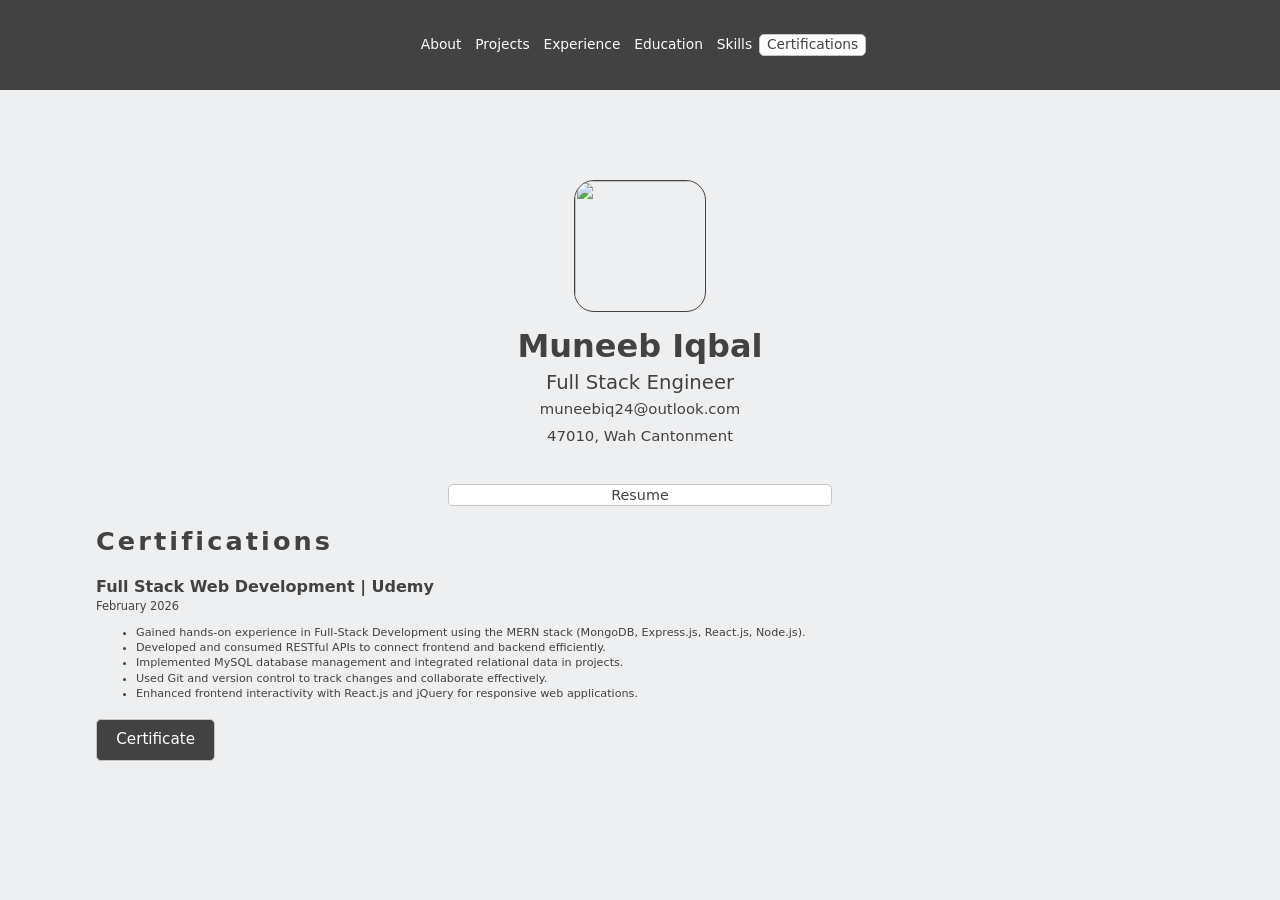
==== pages/certifications.html @ 9d14c3df "calm before the storm" ====
<!DOCTYPE html>
<html lang="en">

    <head>
        <title>Muneeb-Iqbal</title>
        <base target="_blank" />
        <meta charset="UTF-8" />
        <meta name="viewport" content="width=device-width, initial-scale=1.0" />
        <meta http-equiv="X-UA-Compatible" content="ie=edge" />
        <link rel="stylesheet" href="../scripts/base.css" />
        <link rel="stylesheet" href="../scripts/animate.css" />
        <script src="https://kit.fontawesome.com/3c80283b16.js" crossorigin="anonymous"></script>
        <link rel="icon" type="image/x-icon" href="../src/favicon.ico">
        <script type="module" src="../scripts/script.js"></script>
    </head>

    <body>
        <main id="swup">
            <div class="header">
                <nav id="navmenu" class="navmenu">
                    <ul>
                        <li><a target="_self" href="../index.html">About</a></li>
                        <li><a target="_self" href="projects.html">Projects</a></li>
                        <li><a target="_self" href="experience.html">Experience</a></li>
                        <li><a target="_self" href="education.html">Education</a></li>
                        <li><a target="_self" href="skills.html">Skills</a></li>
                        <li><a target="_self" href="certifications.html" class="active">Certifications</a></li>
                    </ul>
                </nav>
            </div>
            <div class="content clearfix">
                <div class="left">
                    <div class="person">
                        <img class="profilePic" src="../src/pfp.png" />
                        <div class="bio">
                            <div class="name">
                                Muneeb Iqbal
                            </div>
                            <div class="label">
                               Full Stack Engineer
                            </div>
                            <div class="contact">
                                <div class="item">
                                    <a href="mailto:muneebiq24@outlook.com">
                                        <i class="fa-solid fa-envelope" aria-hidden="true"></i>
                                        muneebiq24@outlook.com
                                    </a>
                                </div>
                                <div class="item">
                                    <i class="fa-solid fa-map-marker" aria-hidden="true"></i>
                                    47010, Wah Cantonment
                                </div>
                            </div>
                        </div>
                        <div class="Social">
                            <div class="item">
                                <a href="https://www.linkedin.com/in/muhammad-muneeb-iqbal-b55138330">
                                    <i class="fa-brands fa-linkedin-in fa-lg" aria-hidden="true"></i>
                                </a>
                            </div>
                            <div class="item">
                                <a href="https://profile.indeed.com/p/muhammadmuneebi-h106hfz">
                                    <i class="fa-solid fa-briefcase fa-lg" aria-hidden="true"></i>
                                </a>
                            </div>
                            <div class="item">
                                <a href="https://www.upwork.com/freelancers/~01a657d6b0a6da59ae">
                                    <i class="fa-brands fa-upwork fa-lg" aria-hidden="true"></i>
                                </a>
                            </div>
                            <div class="item">
                                <a href="https://github.com/m-muneeb-iqbal">
                                    <i class="fa-brands fa-github fa-lg" aria-hidden="true"></i>
                                </a>
                            </div>
                        </div>
                        <div class="cv-head">
                            <a href="../src/Resume-Muhammad-Muneeb-Iqbal.pdf" target="_blank">Resume</a>
                        </div>
                    </div>
                </div>
                <div class="right transition-main">
                    <section class="certifications">
                        <h1 class="section-heading">Certifications</h1>

                        <div class="cert-entry">
                            <h2 class="sub-heading">Full Stack Web Development | Udemy</h2>
                            <h4>February 2026</h4>
                            <ul class="cert-list">
                                <li class="cert-item">Gained hands-on experience in Full-Stack Development using the MERN stack (MongoDB, Express.js, React.js, Node.js).</li>
                                <li class="cert-item">Developed and consumed RESTful APIs to connect frontend and backend efficiently.</li>
                                <li class="cert-item">Implemented MySQL database management and integrated relational data in projects.</li>
                                <li class="cert-item">Used Git and version control to track changes and collaborate effectively.</li>
                                <li class="cert-item">Enhanced frontend interactivity with React.js and jQuery for responsive web applications.</li>
                            </ul>
                            <div class="cert-link-container">
                                <a href="../src/Udemy.pdf" target="_blank" class="cert-link">Certificate</a>
                            </div>
                        </div>
                    </section>
                </div>
            </div>
        </main>
    </body>

</html>
---- scripts/base.css ----
/* ---------------------- Variables -------------------- */
:root {
    /* Font Style */
    --font-family: system-ui, -apple-system, "Segoe UI", Roboto, Helvetica, Arial, sans-serif;
    --font-weight: 400;
    --font-size: 18px;

    /* Colors */
    --bodyCol: #EEEFF1;

    --stybg: #424242;
    --styfg: white;

    --accHead: #c4c4c4;

    --leftbg: #EEEFF1;
    --leftfg: #424242;

    --rightbg: #EEEFF1;
    --rightfg: #424242;
}
*,
*:before,
*:after {
    -moz-box-sizing: border-box;
    -webkit-box-sizing: border-box;
    box-sizing: border-box;
}
html {
    font-size: 100%;
    scroll-behavior: smooth;
    margin: 0;
    padding: 0;
    height: 100%;
}
/* ------------------ Body ------------------ */
body {
    -webkit-font-smoothing: antialiased;
    background-color: var(--bodyCol);
    font-family: var(--font-family);
    font-size: var(--font-size);
    font-weight: 400;
    line-height: 1.4;
    text-rendering: optimizeLegibility;
    text-align: justify;
    margin: 0;
    padding: 0;
    height: 100%;
}
/* ----------------- Header ---------------- */
.header {
    height: 10vh;
    width: 100%;
    position: fixed;
    left: 0;
    top: 0;
    color: var(--styfg);
    background-color: var(--stybg);
    display: flex;
    flex-direction: row;
    align-items: center;
    justify-content: center;
    font-size: 1em;
}

/* ----------------- Nav ----------------- */
.navmenu {
    margin: 0;

}
.navmenu a {
    text-decoration: none;
}
.navmenu ul {
    margin: 0;
    padding: 0;
    display: flex;
    list-style: none;
    align-items: center;
    justify-content: space-evenly;
    font-size: 1.15em;
}
.navmenu ul>li {
    padding-right: 0.5em;
    padding-left: 0.5em;
}
.navmenu a,
.navmenu a:focus {
    color: var(--styfg);
    padding-left: 0.5em;
    padding-right: 0.5em;
    font-weight: 400;
    display: flex;
    align-items: center;
    justify-content: space-between;
    white-space: nowrap;
    position: relative;
}
.navmenu li:hover>a{
    color: var(--stybg);
    border-radius: 5px;
    background-color: var(--styfg);
    transition: color 0.3s ease;
}
.navmenu .active,
.navmenu .active:focus {
    color: var(--stybg);
    border-radius: 5px;
    background-color: var(--styfg);
    border: solid 0.1em var(--accHead);
}
/* ------------------ Content ------------------ */
.content {
    width: 100%;
    position: fixed;
    top: 10vh;
    left: 0vh;
    display: flex;
    flex-direction: row;
    justify-content: space-between;
}
/* ------------------ Right ------------------- */
.right {
    height: 90vh;
    color: var(--rightfg);
    width: 75%;
    margin-left: 25%;
    position: relative;
    background-color: var(--rightbg);
    padding-bottom: 10vh;
    overflow-y: auto;
}
/* ------------------- Left ------------------ */
.left {
    width: 25%;
    background-color: var(--leftbg);
    position: fixed;
    padding-bottom: 2vh;
}
.person{
    width: 100%;
}
/* Pic */
.profilePic {
    height: 11em;
    width: 11em;
    margin: auto;
    display: block;
    border: solid 0.1em var(--leftfg);
    border-radius: 20px;
    margin-top: 10vh;
    margin-bottom: 1em;
}
/* Bio */
.bio {
    width: 100%;
    display: flex;
    flex-direction: column;
    justify-content: center;
    align-items: center;
    margin: auto;
    margin-bottom: 0;
    color: var(--leftfg);
}
.bio .name{
    font-size: 2.0rem;
    font-weight: bold;
}
.label{
    font-size: 1.23rem;
}
.about-text{
    font-size: 1.13rem;
}
.bio {
    font-size: 0.93rem;
}
.section-heading {
    font-size: 1.9rem;
    font-weight: bold;
    letter-spacing: 0.12em;
    margin: 0 0 1rem 0;
}
.sub-heading {
    font-size: 1.2rem;
    font-weight: 600;
    margin-top: 0.5em;
}
/* Contact */
.contact {
    width: 100%;
    display: flex;
    flex-direction: column;
    justify-content: center;
    align-items: center;
    margin: auto;
    font-size: 1em;
    margin-bottom: 0.5em;
    color: var(--leftfg);
}
.contact .item{
    padding: 0.2em;
}
.contact a{
    color: var(--leftfg);
}
.contact i{
    color: var(--leftfg);
}

.contact a:hover, .contact i:hover{
    color: var(--styfg);
}
.Social {
    width: 100%;
    display: flex;
    flex-direction: row;
    justify-content: center;
    align-items: center;
    margin: auto;
    margin-bottom: 0.5em;
}
.Social .item{
    font-size: 1.15em;
    padding: 0.75em;
}
.Social i {
    color: var(--leftfg);
    transition: color 0.3s ease;
  }
  
.Social i:hover {
    color: var(--styfg);
  }
.cv-head{
    width: 30%;
    font-size: 1.2em;
    display: flex;
    flex-direction: row;
    justify-content: center;
    align-items: center;
    margin: auto;
    border-radius: 5px;
    background-color: var(--styfg);
    border: solid 0.1em var(--accHead);
}
.cv-head a{
    color: var(--stybg);
}

.cv-head:hover {
    background-color: var(--stybg);
    cursor: pointer;
}
.cv-head:hover a{
    color: var(--styfg);
}
.edu-entry {
    margin-bottom: 2rem;
}
.edu-meta {
    display: flex;
    flex-direction: column;
    gap: 0.3rem;
    margin: 0.3rem 0 0.8rem 0;
}
.edu-date {
    font-size: 0.9rem;
    color: #666;
    font-weight: 500;
}
.edu-location {
    font-size: 0.85rem;
    color: #888;
}
.cert-entry {
    margin-bottom: 2rem;
}
.cert-list {
    padding-left: 1.5rem;
    margin: 0.8rem 0;
}
.cert-link-container {
    display: flex;
    gap: 1rem;
    margin-top: 1.2rem;
    flex-wrap: wrap;
}
.cert-link {
    display: inline-flex;
    flex-direction: row;
    justify-content: center;
    align-items: center;
    padding: 0.6rem 1.2rem;
    border-radius: 5px;
    background-color: var(--stybg);
    border: solid 0.1em var(--accHead);
    color: var(--styfg);
    font-size: 0.95rem;
    font-weight: 500;
    transition: all 0.3s ease;
}
.cert-link:hover {
    background-color: var(--styfg);
    color: var(--stybg);
    cursor: pointer;
}
.project-item {
    margin-bottom: 2.5rem;
}
.project-links {
    display: flex;
    gap: 1rem;
    margin-top: 1.2rem;
    flex-wrap: wrap;
}
.project-link {
    display: inline-flex;
    flex-direction: row;
    justify-content: center;
    align-items: center;
    padding: 0.6rem 1.2rem;
    border-radius: 5px;
    background-color: var(--stybg);
    border: solid 0.1em var(--accHead);
    color: var(--styfg);
    font-size: 0.95rem;
    font-weight: 500;
    transition: all 0.3s ease;
}
.project-link:hover {
    background-color: var(--styfg);
    color: var(--stybg);
    cursor: pointer;
}
/* ----------------- Headings --------------- */
h4, h5{
    font-weight: normal;
}
h4, h5{
    letter-spacing: normal;
}
h1{
    font-size: 1.5em;
    letter-spacing: 0.125em;
    margin-top: 1.225em;
    margin-bottom: 0.2em;
}
h2{
    margin-top: 1em;
    margin-bottom: 0.05em;
}
h4{
    font-size: 0.95em;
    margin-top: 0.05em;
    margin-bottom: 0.05em;
}
/* Removed h5 for location styling - using .work-location, .edu-location classes instead */
a {
    text-decoration: none;
}
/* -------------- Right Section ------------- */
.about, .work, .edu, .skill, .certifications, .projects {
    margin-left: 7.5%;
    margin-right:7.5%;
    margin-top: 12vh;
}

.skill li {
    background: var(--styfg);
    color: var(--stybg);
    border: solid 0.1em var(--leftfg);
    list-style: none;
    padding: 5px;
    text-align: center;
    font-size: 1em;
    letter-spacing: 0.03em;
    display: block;
    border-radius: 0.3em;
}
.edu-item {
    font-size: 0.84rem;
    line-height: 0;
    margin-bottom: 1.3em;
}
.work-item,
.cert-item,
.proj-item {
    font-size: 0.84rem;
    line-height: 1;
    margin-left: 1rem;
    margin-bottom: 0.4em;
}
.proj-list {
    padding-left: 1.5rem;
    margin: 0.8rem 0;
}
.work-entry {
    margin-bottom: 2.2rem;
}
.work-meta {
    display: flex;
    flex-direction: column;
    gap: 0.3rem;
    margin: 0.3rem 0 0.8rem 0;
}
.work-date {
    font-size: 0.9rem;
    color: #666;
    font-weight: 500;
}
.work-location {
    font-size: 0.85rem;
    color: #888;
}
.work-list {
    padding-left: 1.5rem;
    margin: 0.8rem 0;
}
.frameworks, .tools, .databases, .languages {
    padding-left: 0;
    display: grid;
    gap: 1em;
}
.frameworks, .tools {
    grid-template-columns: repeat(4, 1fr);
}
.databases {
    grid-template-columns: repeat(3, 1fr); 
}
.languages {
    grid-template-columns: repeat(6, 1fr); 
}

/* Media Queries */
.clearfix:after {
    content: " ";
    visibility: hidden;
    display: block;
    height: 0;
    clear: both;
}

/* ----------------- Screen ---------------- */
@media screen and (max-width: 1400px) {
    body {
        font-size: 12px;
    }
    .content{
        width: 100%;
        height:90vh;
        position: fixed;
        top: 10vh;
        left: 0vh;
        display: flex;
        flex-direction: column;
        overflow-y: auto;
    }
    .navmenu {
        padding: 0em;
    }
    .navmenu ul>li {
        padding-right: 0em;
        padding-left: 0em;
    }
    .left {
        margin: 0;
        position: relative !important;
        width: 100%;
    }
    .right {
        margin: 0;
        position: relative !important;
        width: 100%;
        min-height: 90vh;
        padding-bottom: 20vh;
    }
    p{font-size: 1em;}
    .about{margin-top: 0;}
    .work{margin-top: 0;}
    .edu{margin-top: 0;}
    .skill{margin-top: 0;}
    .certifications{margin-top: 0;}
    .section-heading { font-size: 1.6rem; }
    .sub-heading { font-size: 1rem; }
    .work-item,
    .edu-item,
    .cert-item,
    .proj-item {
        font-size: 0.70rem;
        line-height: 0.96;
    }
    .edu-item {
        font-size: 0.70rem;
        line-height: 0;
        margin-bottom: 1.3em;
    }
}
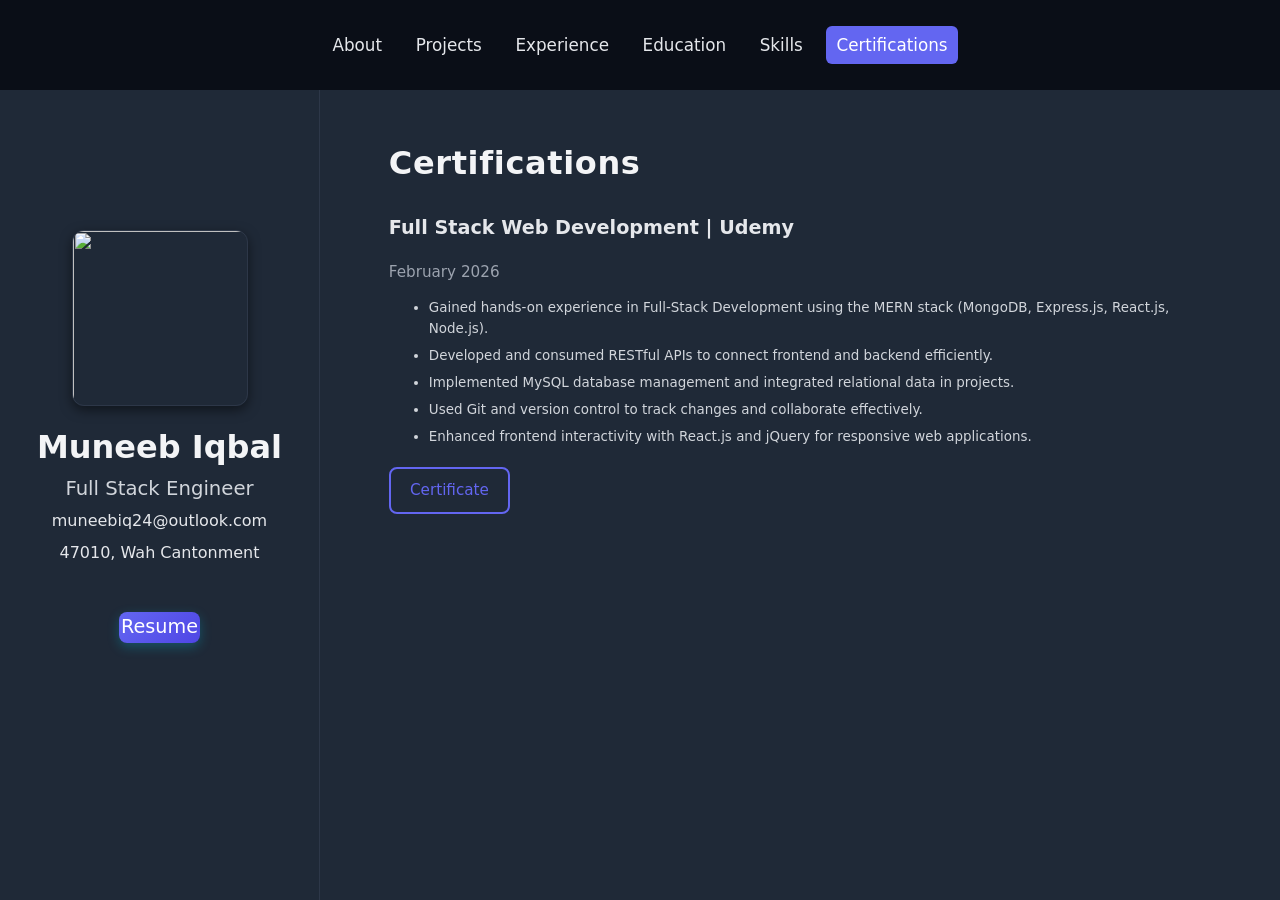
==== commit 2944901d: "tweaks" ====
--- a/pages/certifications.html
+++ b/pages/certifications.html
@@ -75,7 +75,7 @@
                             </div>
                         </div>
                         <div class="cv-head">
-                            <a href="../src/Resume-Muhammad-Muneeb-Iqbal.pdf" target="_blank">Resume</a>
+                            <a href="../src/Resume-Muneeb-Iqbal.pdf" target="_blank">Resume</a>
                         </div>
                     </div>
                 </div>
--- a/scripts/base.css
+++ b/scripts/base.css
@@ -1,29 +1,19 @@
 /* ---------------------- Variables -------------------- */
 :root {
-    /* Font Style */
     --font-family: system-ui, -apple-system, "Segoe UI", Roboto, Helvetica, Arial, sans-serif;
-    --font-weight: 400;
-    --font-size: 18px;
-
-    /* Colors */
-    --bodyCol: #EEEFF1;
-
-    --stybg: #424242;
-    --styfg: white;
-
-    --accHead: #c4c4c4;
-
-    --leftbg: #EEEFF1;
-    --leftfg: #424242;
-
-    --rightbg: #EEEFF1;
-    --rightfg: #424242;
+    --font-size: 16px;
+    --bodyCol: #0F1419;
+    --stybg: #0A0E17;
+    --styfg: #E5E7EB;
+    --accHead: #6366F1;
+    --accHeadDark: #4F46E5;
+    --leftbg: #1F2937;
+    --leftfg: #E5E7EB;
+    --rightfg: #D1D5DB;
 }
 *,
 *:before,
 *:after {
-    -moz-box-sizing: border-box;
-    -webkit-box-sizing: border-box;
     box-sizing: border-box;
 }
 html {
@@ -32,22 +22,24 @@
     margin: 0;
     padding: 0;
     height: 100%;
-}
-/* ------------------ Body ------------------ */
+    overflow-x: hidden;
+    scrollbar-width: none;
+}
+::-webkit-scrollbar {
+    width: 0;
+    background: transparent;
+}
 body {
-    -webkit-font-smoothing: antialiased;
     background-color: var(--bodyCol);
     font-family: var(--font-family);
     font-size: var(--font-size);
-    font-weight: 400;
-    line-height: 1.4;
-    text-rendering: optimizeLegibility;
-    text-align: justify;
+    line-height: 1.6;
     margin: 0;
     padding: 0;
     height: 100%;
-}
-/* ----------------- Header ---------------- */
+    color: #374151;
+}
+
 .header {
     height: 10vh;
     width: 100%;
@@ -55,18 +47,17 @@
     left: 0;
     top: 0;
     color: var(--styfg);
-    background-color: var(--stybg);
-    display: flex;
-    flex-direction: row;
-    align-items: center;
-    justify-content: center;
-    font-size: 1em;
+    background-color: #0A0E17;
+    display: flex;
+    align-items: center;
+    justify-content: center;
+    box-shadow: 0 1px 3px rgba(0, 0, 0, 0.4);
 }
 
 /* ----------------- Nav ----------------- */
 .navmenu {
     margin: 0;
-
+    width: 100%;
 }
 .navmenu a {
     text-decoration: none;
@@ -77,46 +68,46 @@
     display: flex;
     list-style: none;
     align-items: center;
-    justify-content: space-evenly;
-    font-size: 1.15em;
+    justify-content: center;
+    gap: 0.8em;
+    font-size: 1.05em;
 }
 .navmenu ul>li {
-    padding-right: 0.5em;
-    padding-left: 0.5em;
+    padding-right: 0;
+    padding-left: 0;
 }
 .navmenu a,
 .navmenu a:focus {
     color: var(--styfg);
-    padding-left: 0.5em;
-    padding-right: 0.5em;
+    padding-left: 0.6em;
+    padding-right: 0.6em;
+    padding-top: 0.35em;
+    padding-bottom: 0.35em;
     font-weight: 400;
     display: flex;
     align-items: center;
-    justify-content: space-between;
+    justify-content: center;
     white-space: nowrap;
     position: relative;
-}
-.navmenu li:hover>a{
-    color: var(--stybg);
-    border-radius: 5px;
-    background-color: var(--styfg);
-    transition: color 0.3s ease;
+    border-radius: 6px;
+    transition: all 0.2s ease;
+}
+.navmenu li:hover>a {
+    color: white;
+    background-color: var(--accHead);
 }
 .navmenu .active,
 .navmenu .active:focus {
-    color: var(--stybg);
-    border-radius: 5px;
-    background-color: var(--styfg);
-    border: solid 0.1em var(--accHead);
+    color: white;
+    background-color: var(--accHead);
 }
 /* ------------------ Content ------------------ */
 .content {
     width: 100%;
     position: fixed;
     top: 10vh;
-    left: 0vh;
-    display: flex;
-    flex-direction: row;
+    left: 0;
+    display: flex;
     justify-content: space-between;
 }
 /* ------------------ Right ------------------- */
@@ -125,19 +116,30 @@
     color: var(--rightfg);
     width: 75%;
     margin-left: 25%;
-    position: relative;
-    background-color: var(--rightbg);
+    background-color: #1F2937;
     padding-bottom: 10vh;
     overflow-y: auto;
+    overflow-x: hidden;
+    -ms-overflow-style: none;
+}
+.right::-webkit-scrollbar,
+.left::-webkit-scrollbar {
+    display: none;
 }
 /* ------------------- Left ------------------ */
 .left {
     width: 25%;
     background-color: var(--leftbg);
     position: fixed;
-    padding-bottom: 2vh;
-}
-.person{
+    height: 90vh;
+    top: 10vh;
+    overflow-y: auto;
+    overflow-x: hidden;
+    border-right: 1px solid #2D3748;
+    padding: 2rem 1.5rem 2vh;
+    -ms-overflow-style: none;
+}
+.person {
     width: 100%;
 }
 /* Pic */
@@ -146,10 +148,17 @@
     width: 11em;
     margin: auto;
     display: block;
-    border: solid 0.1em var(--leftfg);
-    border-radius: 20px;
-    margin-top: 10vh;
+    border: solid 0.1em #2D3748;
+    border-radius: 12px;
+    margin-top: 12vh;
     margin-bottom: 1em;
+    box-shadow: 0 4px 12px rgba(0, 0, 0, 0.5);
+    transition: transform 0.3s ease, box-shadow 0.3s ease;
+}
+
+.profilePic:hover {
+    transform: translateY(-4px);
+    box-shadow: 0 8px 20px rgba(99, 102, 241, 0.25);
 }
 /* Bio */
 .bio {
@@ -162,29 +171,32 @@
     margin-bottom: 0;
     color: var(--leftfg);
 }
-.bio .name{
+.bio .name {
     font-size: 2.0rem;
     font-weight: bold;
-}
-.label{
+    color: #F3F4F6;
+}
+.label {
     font-size: 1.23rem;
-}
-.about-text{
+    color: #D1D5DB;
+}
+.about-text {
     font-size: 1.13rem;
-}
-.bio {
-    font-size: 0.93rem;
+    color: #D1D5DB;
+    line-height: 1.8;
 }
 .section-heading {
-    font-size: 1.9rem;
-    font-weight: bold;
-    letter-spacing: 0.12em;
-    margin: 0 0 1rem 0;
+    font-size: 2rem;
+    font-weight: 700;
+    letter-spacing: 0.02em;
+    margin: 0 0 1.5rem 0;
+    color: #F3F4F6;
 }
 .sub-heading {
     font-size: 1.2rem;
     font-weight: 600;
-    margin-top: 0.5em;
+    margin-top: 1.2em;
+    color: #E5E7EB;
 }
 /* Contact */
 .contact {
@@ -198,19 +210,23 @@
     margin-bottom: 0.5em;
     color: var(--leftfg);
 }
-.contact .item{
+.contact .item {
     padding: 0.2em;
 }
-.contact a{
+.contact a {
     color: var(--leftfg);
-}
-.contact i{
-    color: var(--leftfg);
-}
-
-.contact a:hover, .contact i:hover{
-    color: var(--styfg);
-}
+    transition: color 0.3s ease;
+}
+.contact i {
+    color: var(--accHead);
+    transition: color 0.3s ease;
+}
+
+.contact a:hover,
+.contact i:hover {
+    color: var(--accHead);
+}
+
 .Social {
     width: 100%;
     display: flex;
@@ -220,19 +236,19 @@
     margin: auto;
     margin-bottom: 0.5em;
 }
-.Social .item{
+.Social .item {
     font-size: 1.15em;
     padding: 0.75em;
 }
 .Social i {
-    color: var(--leftfg);
-    transition: color 0.3s ease;
-  }
-  
+    color: var(--accHead);
+    transition: color 0.3s ease, transform 0.3s ease;
+}
 .Social i:hover {
-    color: var(--styfg);
-  }
-.cv-head{
+    color: var(--accHeadDark);
+    transform: translateY(-2px);
+}
+.cv-head {
     width: 30%;
     font-size: 1.2em;
     display: flex;
@@ -240,23 +256,30 @@
     justify-content: center;
     align-items: center;
     margin: auto;
-    border-radius: 5px;
-    background-color: var(--styfg);
-    border: solid 0.1em var(--accHead);
-}
-.cv-head a{
-    color: var(--stybg);
-}
-
+    border-radius: 8px;
+    background: linear-gradient(135deg, var(--accHead) 0%, var(--accHeadDark) 100%);
+    border: none;
+    box-shadow: 0 4px 12px rgba(6, 182, 212, 0.3);
+    transition: all 0.3s ease;
+}
+.cv-head a {
+    color: white;
+}
 .cv-head:hover {
-    background-color: var(--stybg);
+    background: linear-gradient(135deg, var(--accHeadDark) 0%, var(--accHead) 100%);
+    transform: translateY(-2px);
+    box-shadow: 0 6px 16px rgba(99, 102, 241, 0.5);
     cursor: pointer;
 }
-.cv-head:hover a{
-    color: var(--styfg);
-}
 .edu-entry {
-    margin-bottom: 2rem;
+    margin-bottom: 2.5rem;
+    padding-bottom: 2rem;
+    border-bottom: 1px solid #374151;
+}
+
+.edu-entry:last-child {
+    border-bottom: none;
+    margin-bottom: 0;
 }
 .edu-meta {
     display: flex;
@@ -266,15 +289,18 @@
 }
 .edu-date {
     font-size: 0.9rem;
-    color: #666;
+    color: #9CA3AF;
     font-weight: 500;
 }
 .edu-location {
     font-size: 0.85rem;
-    color: #888;
+    color: #6B7280;
 }
 .cert-entry {
-    margin-bottom: 2rem;
+    margin-bottom: 2.5rem;
+}
+.cert-entry:last-child {
+    margin-bottom: 0;
 }
 .cert-list {
     padding-left: 1.5rem;
@@ -292,21 +318,25 @@
     justify-content: center;
     align-items: center;
     padding: 0.6rem 1.2rem;
-    border-radius: 5px;
-    background-color: var(--stybg);
-    border: solid 0.1em var(--accHead);
-    color: var(--styfg);
+    border-radius: 8px;
+    background-color: transparent;
+    border: 2px solid var(--accHead);
+    color: var(--accHead);
     font-size: 0.95rem;
     font-weight: 500;
     transition: all 0.3s ease;
 }
 .cert-link:hover {
-    background-color: var(--styfg);
-    color: var(--stybg);
+    background-color: var(--accHead);
+    color: white;
+    box-shadow: 0 4px 12px rgba(99, 102, 241, 0.4);
     cursor: pointer;
 }
 .project-item {
     margin-bottom: 2.5rem;
+}
+.project-item:last-child {
+    margin-bottom: 0;
 }
 .project-links {
     display: flex;
@@ -320,83 +350,91 @@
     justify-content: center;
     align-items: center;
     padding: 0.6rem 1.2rem;
-    border-radius: 5px;
-    background-color: var(--stybg);
-    border: solid 0.1em var(--accHead);
-    color: var(--styfg);
+    border-radius: 8px;
+    background-color: transparent;
+    border: 2px solid var(--accHead);
+    color: var(--accHead);
     font-size: 0.95rem;
     font-weight: 500;
     transition: all 0.3s ease;
 }
 .project-link:hover {
-    background-color: var(--styfg);
-    color: var(--stybg);
+    background-color: var(--accHead);
+    color: white;
+    box-shadow: 0 4px 12px rgba(99, 102, 241, 0.4);
     cursor: pointer;
 }
-/* ----------------- Headings --------------- */
-h4, h5{
+h4,
+h5 {
     font-weight: normal;
 }
-h4, h5{
-    letter-spacing: normal;
-}
-h1{
-    font-size: 1.5em;
-    letter-spacing: 0.125em;
-    margin-top: 1.225em;
-    margin-bottom: 0.2em;
-}
-h2{
-    margin-top: 1em;
-    margin-bottom: 0.05em;
-}
-h4{
+h4 {
     font-size: 0.95em;
-    margin-top: 0.05em;
-    margin-bottom: 0.05em;
-}
-/* Removed h5 for location styling - using .work-location, .edu-location classes instead */
+    margin: 0.05em 0;
+    color: #9CA3AF;
+}
+
 a {
     text-decoration: none;
 }
-/* -------------- Right Section ------------- */
-.about, .work, .edu, .skill, .certifications, .projects {
-    margin-left: 7.5%;
-    margin-right:7.5%;
-    margin-top: 12vh;
+
+.about,
+.work,
+.edu,
+.skill,
+.certifications,
+.projects {
+    margin: 1rem 3% 2rem;
+    padding: 2rem 2.5rem;
 }
 
 .skill li {
-    background: var(--styfg);
-    color: var(--stybg);
-    border: solid 0.1em var(--leftfg);
+    background: transparent;
+    color: var(--accHead);
+    border: 2px solid var(--accHead);
     list-style: none;
-    padding: 5px;
+    padding: 8px 12px;
     text-align: center;
     font-size: 1em;
     letter-spacing: 0.03em;
     display: block;
-    border-radius: 0.3em;
+    border-radius: 8px;
+    transition: all 0.3s ease;
+}
+
+.skill li:hover {
+    background-color: var(--accHead);
+    color: white;
+    box-shadow: 0 4px 12px rgba(99, 102, 241, 0.4);
 }
 .edu-item {
     font-size: 0.84rem;
-    line-height: 0;
+    line-height: 1.6;
     margin-bottom: 1.3em;
+    color: #D1D5DB;
 }
 .work-item,
 .cert-item,
 .proj-item {
     font-size: 0.84rem;
-    line-height: 1;
+    line-height: 1.6;
     margin-left: 1rem;
     margin-bottom: 0.4em;
+    color: #D1D5DB;
 }
 .proj-list {
     padding-left: 1.5rem;
     margin: 0.8rem 0;
 }
 .work-entry {
-    margin-bottom: 2.2rem;
+    margin-bottom: 2.5rem;
+    padding-bottom: 2rem;
+    border-bottom: 1px solid #374151;
+}
+
+.work-entry:last-child {
+    border-bottom: none;
+    margin-bottom: 0;
 }
 .work-meta {
     display: flex;
@@ -406,12 +444,12 @@
 }
 .work-date {
     font-size: 0.9rem;
-    color: #666;
+    color: #9CA3AF;
     font-weight: 500;
 }
 .work-location {
     font-size: 0.85rem;
-    color: #888;
+    color: #6B7280;
 }
 .work-list {
     padding-left: 1.5rem;
@@ -420,79 +458,134 @@
 .frameworks, .tools, .databases, .languages {
     padding-left: 0;
     display: grid;
-    gap: 1em;
-}
-.frameworks, .tools {
+    gap: 1.2em;
+    margin-bottom: 2rem;
+}
+.frameworks,
+.tools {
     grid-template-columns: repeat(4, 1fr);
 }
 .databases {
-    grid-template-columns: repeat(3, 1fr); 
+    grid-template-columns: repeat(3, 1fr);
 }
 .languages {
-    grid-template-columns: repeat(6, 1fr); 
-}
-
-/* Media Queries */
-.clearfix:after {
-    content: " ";
-    visibility: hidden;
-    display: block;
-    height: 0;
-    clear: both;
-}
-
-/* ----------------- Screen ---------------- */
-@media screen and (max-width: 1400px) {
+    grid-template-columns: repeat(6, 1fr);
+}
+
+.transition-main {
+    transition: all 0.3s ease;
+}
+
+/* Media Queries & Responsive */
+@media screen and (max-width: 768px) {
     body {
-        font-size: 12px;
-    }
-    .content{
+        font-size: 14px;
+        height: auto;
+    }
+    .header {
+        height: auto;
+        padding: 0.5rem;
+        position: sticky;
+        top: 0;
+        z-index: 1000;
+    }
+    .content {
         width: 100%;
-        height:90vh;
-        position: fixed;
-        top: 10vh;
-        left: 0vh;
+        position: static;
         display: flex;
         flex-direction: column;
-        overflow-y: auto;
-    }
-    .navmenu {
-        padding: 0em;
+        height: auto;
+        top: auto;
+    }
+    .navmenu ul {
+        gap: 0.4rem;
+        flex-wrap: wrap;
+        justify-content: center;
+        width: 100%;
+        padding: 0;
+        margin: 0;
     }
     .navmenu ul>li {
-        padding-right: 0em;
-        padding-left: 0em;
+        padding-right: 0.15rem;
+        padding-left: 0.15rem;
+        flex: 0 1 auto;
+    }
+    .navmenu a {
+        padding: 0.5rem 0.7rem;
+        font-size: 0.75rem;
+        white-space: nowrap;
+        text-align: center;
+        min-height: 2rem;
+        display: flex;
+        align-items: center;
+        justify-content: center;
+        border-radius: 4px;
+        transition: all 0.2s ease;
+    }
+    .navmenu li:hover>a {
+        background-color: var(--accHead);
+        color: white;
+    }
+    .navmenu .active {
+        background-color: var(--accHead);
+        color: white;
+        border-radius: 4px;
     }
     .left {
-        margin: 0;
-        position: relative !important;
         width: 100%;
+        height: auto;
+        position: static;
+        border-right: none;
+        border-bottom: 1px solid #2D3748;
+        padding: 1.5rem;
+        overflow: visible;
+        margin-bottom: 0;
+    }
+    .left::-webkit-scrollbar {
+        display: none;
     }
     .right {
-        margin: 0;
-        position: relative !important;
         width: 100%;
-        min-height: 90vh;
-        padding-bottom: 20vh;
-    }
-    p{font-size: 1em;}
-    .about{margin-top: 0;}
-    .work{margin-top: 0;}
-    .edu{margin-top: 0;}
-    .skill{margin-top: 0;}
-    .certifications{margin-top: 0;}
-    .section-heading { font-size: 1.6rem; }
-    .sub-heading { font-size: 1rem; }
+        height: auto;
+        position: static;
+        margin-left: 0;
+        background-color: #1F2937;
+        padding-bottom: 2vh;
+        overflow: visible;
+    }
+    .profilePic {
+        height: 8em;
+        width: 8em;
+        margin-top: 1rem;
+    }
+    .about, .work, .edu, .skill, .certifications, .projects {
+        margin-left: 1rem;
+        margin-right: 1rem;
+        margin-top: 0.5rem;
+        margin-bottom: 1rem;
+        padding: 1rem;
+    }
+    .section-heading {
+        font-size: 1.4rem;
+        margin-bottom: 1rem;
+    }
+    .sub-heading {
+        font-size: 1rem;
+    }
     .work-item,
     .edu-item,
     .cert-item,
     .proj-item {
-        font-size: 0.70rem;
-        line-height: 0.96;
-    }
-    .edu-item {
-        font-size: 0.70rem;
-        line-height: 0;
-        margin-bottom: 1.3em;
-    }
-} +        font-size: 0.85rem;
+        line-height: 1.4;
+    }
+    .frameworks, .tools {
+        grid-template-columns: repeat(2, 1fr);
+    }
+    .databases {
+        grid-template-columns: repeat(2, 1fr);
+    }
+    .languages {
+        grid-template-columns: repeat(3, 1fr);
+    }
+}
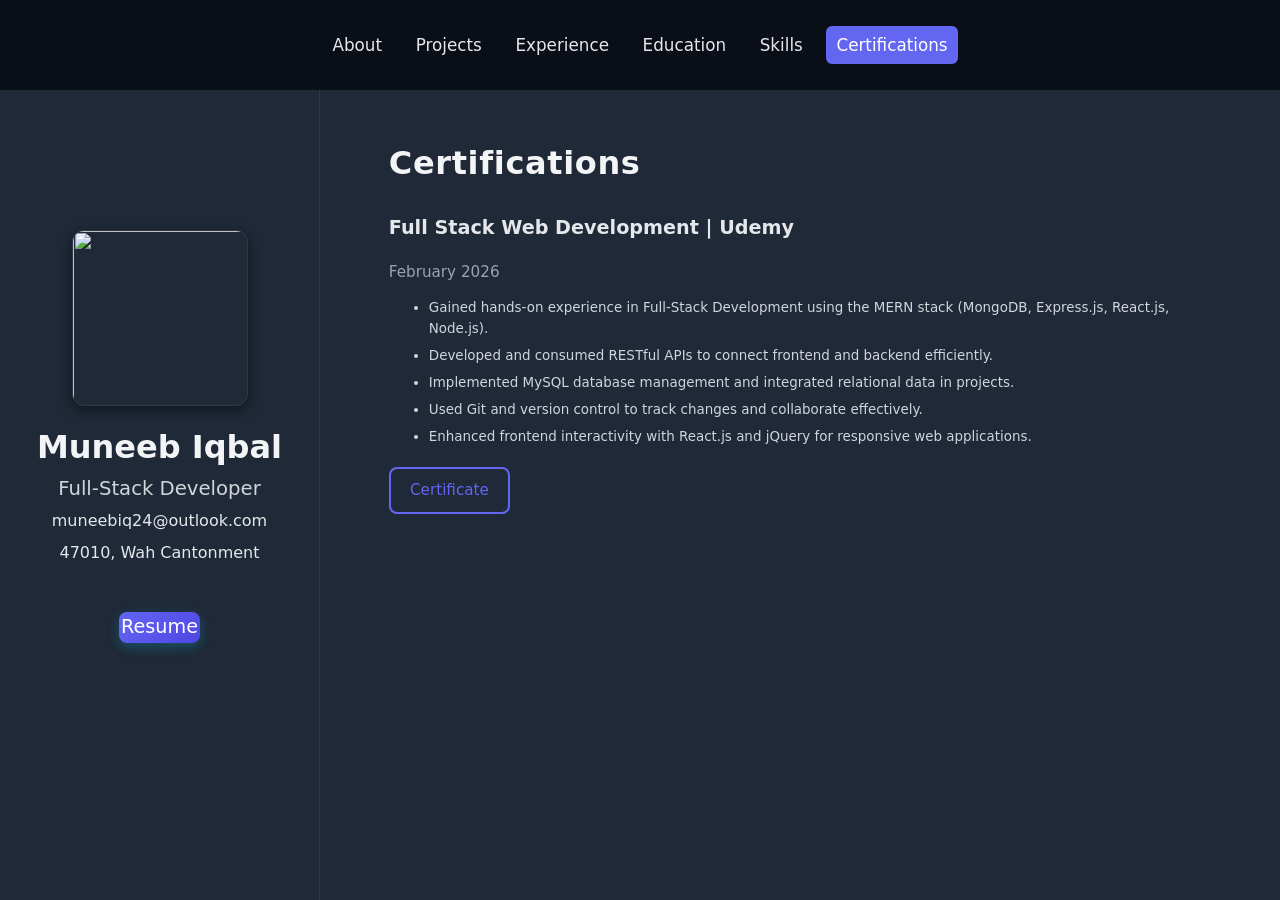
==== commit e4e4cd2b: "update" ====
--- a/pages/certifications.html
+++ b/pages/certifications.html
@@ -37,7 +37,7 @@
                                 Muneeb Iqbal
                             </div>
                             <div class="label">
-                               Full Stack Engineer
+                               Full-Stack Developer
                             </div>
                             <div class="contact">
                                 <div class="item">
